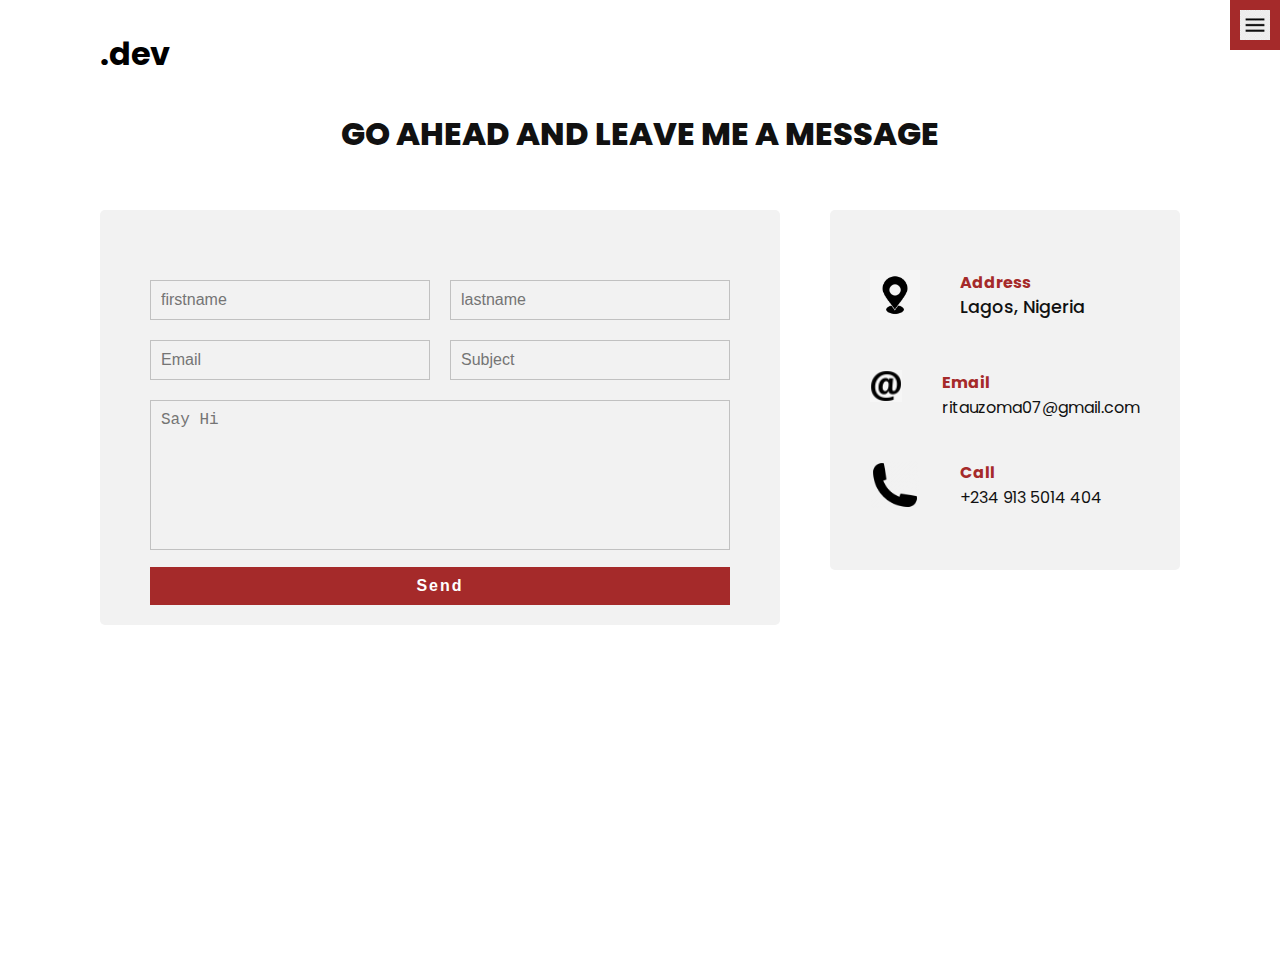
==== contact.html @ 3f6f0c77 "first commit" ====
<!DOCTYPE html>
<html lang="en">
  <head>
    <meta charset="UTF-8" />
    <meta http-equiv="X-UA-Compatible" content="IE=edge" />
    <meta name="viewport" content="width=device-width, initial-scale=1.0" />
    <link rel="stylesheet" href="style.css" />
    <title>rita.dev</title>
  </head>
  <body>
    <header>
      <div class="logo"><a href="index.html">.dev</a></div>
      <div class="toggle"></div>
      <div class="navigation">
        <ul>
          <li><a href="index.html">Home</a></li>
          <li><a href="services.html">What I do</a></li>
          <li><a href="work.html">My Projects</a></li>
          <li><a href="contact.html">Contact Page</a></li>
        </ul>
        <div class="social-bar">
          <ul>
            <li>
              <a href="https://facebook.com">
                <img
                  src="images/faceebook.png"
                  target="_blank"
                  alt="facebookicon"
                />
              </a>
            </li>
            <li>
              <a href="https://twitter.com">
                <img
                  src="images/twitterr.png"
                  target="_blank"
                  alt="facebookicon"
                />
              </a>
            </li>
            <li>
              <a href="https://instagram.com">
                <img
                  src="images/instagram.png"
                  target="_blank"
                  alt="facebookicon"
                />
              </a>
            </li>
          </ul>
        </div>
      </div>
    </header>

    <section>
      <div class="title">
        <h1>Go ahead and leave me a message<br /></h1>
      </div>

      <div class="contact">
        <div class="contact-form">
          <form action="POST" data-netlify="true">
            <div class="row">
              <div class="input50">
                <input type="text" placeholder="firstname" />
              </div>
              <div class="input50">
                <input type="text" placeholder="lastname" />
              </div>
            </div>

            <div class="row">
              <div class="input50">
                <input type="text" placeholder="Email" />
              </div>
              <div class="input50">
                <input type="text" placeholder="Subject" />
              </div>
            </div>

            <div class="row">
              <div class="input100">
                <textarea placeholder="Say Hi"></textarea>
              </div>
            </div>
            <div class="row">
              <div class="input100">
                <input type="submit" value="Send" />
              </div>
            </div>
          </form>
        </div>

        <div class="contact-info">
          <div class="info-box">
            <img src="images/location.jpg" class="contact-icon" alt="" />
            <div class="details">
              <h4>Address</h4>
              <p>Lagos, Nigeria</p>
            </div>
          </div>
          <div class="info-box">
            <img src="images/emailicon.png" class="contact-icon" alt="" />
            <div class="details">
              <h4>Email</h4>
              <a href="mailto:ritauzoma07@gmail.com">ritauzoma07@gmail.com</a>
            </div>
          </div>
          <div class="info-box">
            <img src="images/phone.png" class="contact-icon" alt="" />
            <div class="details">
              <h4>Call</h4>
              <a href="tel:+2349135014404">+234 913 5014 404</a>
            </div>
          </div>
        </div>
      </div>
    </section>
    <script src="script.js"></script>
  </body>
</html>
---- style.css ----
@import url('https://fonts.googleapis.com/css?family=Poppins:200,300,400,500,600,700,800,900&display=swap');

/* Base Styles */
* {
  margin: 0;
  padding: 0;
  box-sizing: border-box;
}

html,
body {
  font-family: 'Poppins', sans-serif;
  color: #111;
}

h2 {
  font-size: 30px;
  font-weight: 700;
  color: #b3b3b3;
}

h1 {
  font-size: 20px;
  font-weight: 800;
}

p {
  margin: 20px 0 10px;
  font-size: 1.1rem;
  font-weight: 500;
}
section {
  display: flex;
  flex-direction: column;
  height: 100vh;
  align-items: center;
  padding: 100px;
  margin-top: 60px;
}

section.home {
  flex-direction: row;
  margin-top: 0;
}

/* Button */
.btn {
  cursor: pointer;
  display: inline-block;
  background: brown;
  color: #fff;
  text-decoration: none;
  padding: 10px 30px;
  margin: 20px 0;
  border-radius: 3px;
}

.btn:hover {
  transform: scale(0.98);
}

.logo {
  position: absolute;
  top: 30px;
  left: 100px;
  font-size: 2rem;
  font-weight: 700;
  z-index: 20;
}

.logo a {
  color: black;
  text-decoration: none;
}

/* Toggle */
.toggle {
  position: fixed;
  top: 0;
  right: 0;
  width: 50px;
  height: 50px;
  background: brown url(../images/menu.png);
  background-size: 30px;
  background-position: center;
  background-repeat: no-repeat;
  z-index: 20;
  cursor: pointer;
}

.toggle.active {
  background: brown url(../images/Xicon.png);
  background-size: 30px;
  background-position: center;
  background-repeat: no-repeat;
}

/*Navigation to social links */
.navigation {
  position: fixed;
  top: 0;
  left: 100%;
  width: 100%;
  height: 100%;
  background-color: #f2f2f2;
  z-index: 15;
  display: flex;
  justify-content: center;
  align-items: center;
}

.navigation.active {
  left: 0;
}

.navigation ul {
  position: relative;
}

.navigation ul li {
  position: relative;
  list-style: none;
  text-align: center;
}
.navigation ul li a {
  font-size: 2.2rem;
  color: #111111;
  text-decoration: none;
  font-weight: 300;
}

.navigation ul li a:hover {
  color: brown;
}

.navigation .social-bar {
  position: absolute;
  top: 0;
  left: 0;
  width: 60px;
  height: 100%;
  display: flex;
  justify-content: center;
  align-items: center;
}

.navigation .social-bar a {
  display: inline-block;
  transform: scale(0.8);
}
.navigation .email-icon {
  position: absolute;
  bottom: 20px;
  transform: scale(0.8);
}
/* Homepage */
.home-content {
  position: relative;
  z-index: 10;
  max-width: 600px;
  /* background-image: brown; */
}
.home-img {
  position: absolute;
  bottom: 0;
  right: 0;
  height: 110%;
}

/* Services page */
.services {
  margin-top: 20px;
  display: grid;
  grid-template-columns: repeat(3, 1fr);
  gap: 40px;
  text-align: center;
  bottom: 100px;
  background-color: rgb(194, 161, 118);
}

.services:hover {
  background: rgb(238, 209, 171);
  border-radius: 5px;
}

.services .service {
  padding: 50px;
  border-radius: 5px;
}

.services .service:hover {
  box-shadow: 0 10px 30px rgba(0, 0, 0, 0.4);
}
.services .service .icon img {
  max-width: 300px;
  max-height: 200px;
  margin-top: 30px;
}

.services .service h2 {
  font-size: 24px;
  font-weight: 500;
  margin-top: 20px;
  color: brown;
}

/* Work Page */
.title h1 {
  margin-top: -50px;
  font-size: 2rem;
  text-transform: uppercase;
}
.portfolio {
  display: flex;
  flex-wrap: wrap;
  justify-content: center;
  margin-top: 30px;
}

.portfolio .item {
  position: relative;
  width: 300px;
  height: 300px;
  margin: 5px;
}

.portfolio .item img {
  width: 100%;
  height: 100%;
}

.portfolio .item .action {
  position: absolute;
  top: 0;
  left: 0;
  width: 100%;
  height: 100%;
  background: rgba(0, 0, 0, 0.8);
  display: flex;
  justify-content: center;
  align-items: center;
  opacity: 0;
  transition: 0.3s;
}

.portfolio .item:hover .action {
  opacity: 1;
}
.portfolio .item .action a {
  display: inline-block;
  color: #fff;
  text-decoration: none;
  border: 2px solid #fff;
  padding: 5px 15px;
}

.portfolio .item .action p {
  display: flex;
  position: absolute;
  top: 90px;
  left: 0;
  right: 0;
  bottom: 0;
  justify-content: center;
  align-items: center;
  font-size: 1rem;
  /* background-color: rgba(0, 0, 0, 0.7); */
  color: #ffffff;
}

/* Contact */
.contact {
  position: relative;
  width: 100%;
  margin-top: 50px;
  display: flex;
  justify-content: space-between;
  align-items: flex-start;
}

.contact p {
  font-size: 500;
}
.contact-form {
  position: relative;
  background: #f2f2f2;
  width: calc(100% - 400px);
  padding: 60px 40px 20px;
  border-radius: 5px;
}

.contact-form form {
  width: 100%;
}

.contact-form .row {
  width: 100%;
  display: flex;
}

.contact-form .input50 {
  width: 50%;
  margin: 0 10px;
}

.contact-form .input100 {
  width: 100%;
  margin: 0 10px;
}

.contact-form .row input,
.contact-form .row textarea {
  position: relative;
  border: 1px solid rgba(0, 0, 0, 0.2);
  color: #111111;
  background: transparent;
  width: 100%;
  padding: 10px;
  outline: none;
  font-size: 16px;
  font-weight: 300;
  margin: 10px 0;
  resize: none;
}

.contact-form .row textarea {
  height: 150px;
}

.contact-form .row input[type='submit'] {
  background-color: brown;
  color: #ffffff;
  margin: 0;
  letter-spacing: 2px;
  font-weight: 600;
  border: 3px;
  cursor: pointer;
}

.contact-info {
  width: 350px;
  background: #f2f2f2;
  padding: 60px 40px 20px;
  border-radius: 5px;
}

.contact-info .info-box {
  display: flex;
  align-items: flex-start;
  margin-bottom: 40px;
}

.contact-info .info-box .contact-icon {
  width: 50px;
  margin-right: 40px;
}

.contact-info .info-box .details h4 {
  color: brown;
}

.contact-info .info-box .details p,
.contact-info .info-box .details a {
  color: #111111;
  text-decoration: none;
  margin-top: -1px;
}

/* Media Query */
@media (max-width: 1068px) {
  .home-img {
    display: none;
  }

  .logo {
    top: 10px;
    left: 40px;
    font-size: 1.5rem;
  }

  section {
    padding: 100px 40px;
  }

  .navigation ul li a {
    font-size: 1.8rem;
  }

  .services {
    grid-template-columns: repeat(2, 1fr);
  }

  .contact {
    flex-direction: column;
  }

  .contact-form {
    width: 100%;
    padding: 30px 30px 20px;
  }

  .contact-form .row {
    flex-direction: column;
  }

  .contact-form .input50,
  .contact-form .input100 {
    width: 100%;
    margin: 0;
  }

  .contact-info {
    width: 100%;
    margin-top: 20px;
    padding: 30px 30px 20px;
  }
}

@media (max-width: 768px) {
  .services {
    grid-template-columns: 1fr;
  }

  .services .service {
    box-shadow: 0 10px 30px rgba(0, 0, 0, 0.4);
  }
}
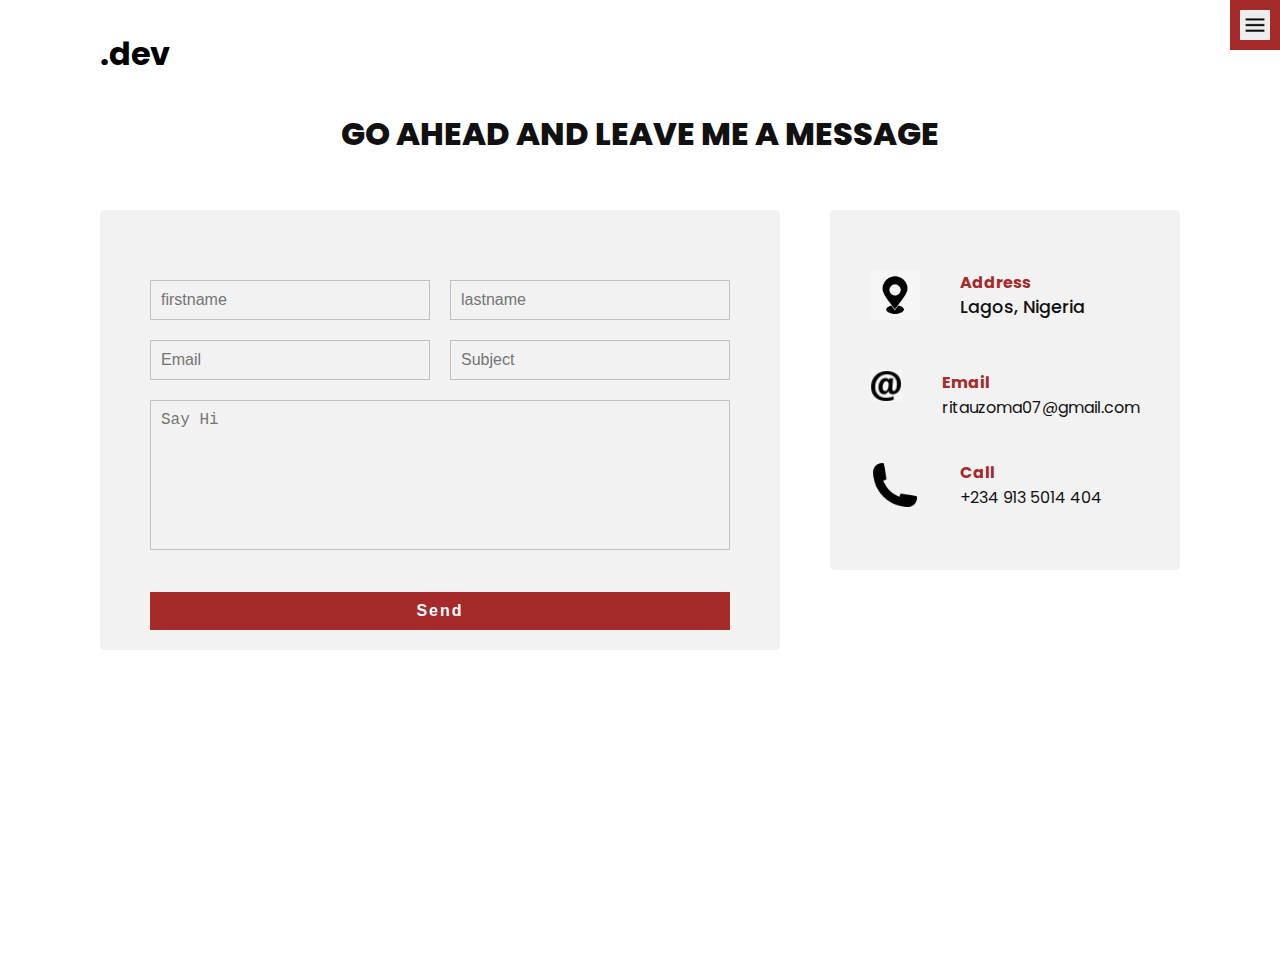
==== commit 5521179e: "captcha" ====
--- a/contact.html
+++ b/contact.html
@@ -83,6 +83,10 @@
                 <textarea placeholder="Say Hi"></textarea>
               </div>
             </div>
+            <br />
+            <div class="field">
+              <div data-netlify-recaptcha="true"></div>
+            </div>
             <div class="row">
               <div class="input100">
                 <input type="submit" value="Send" />
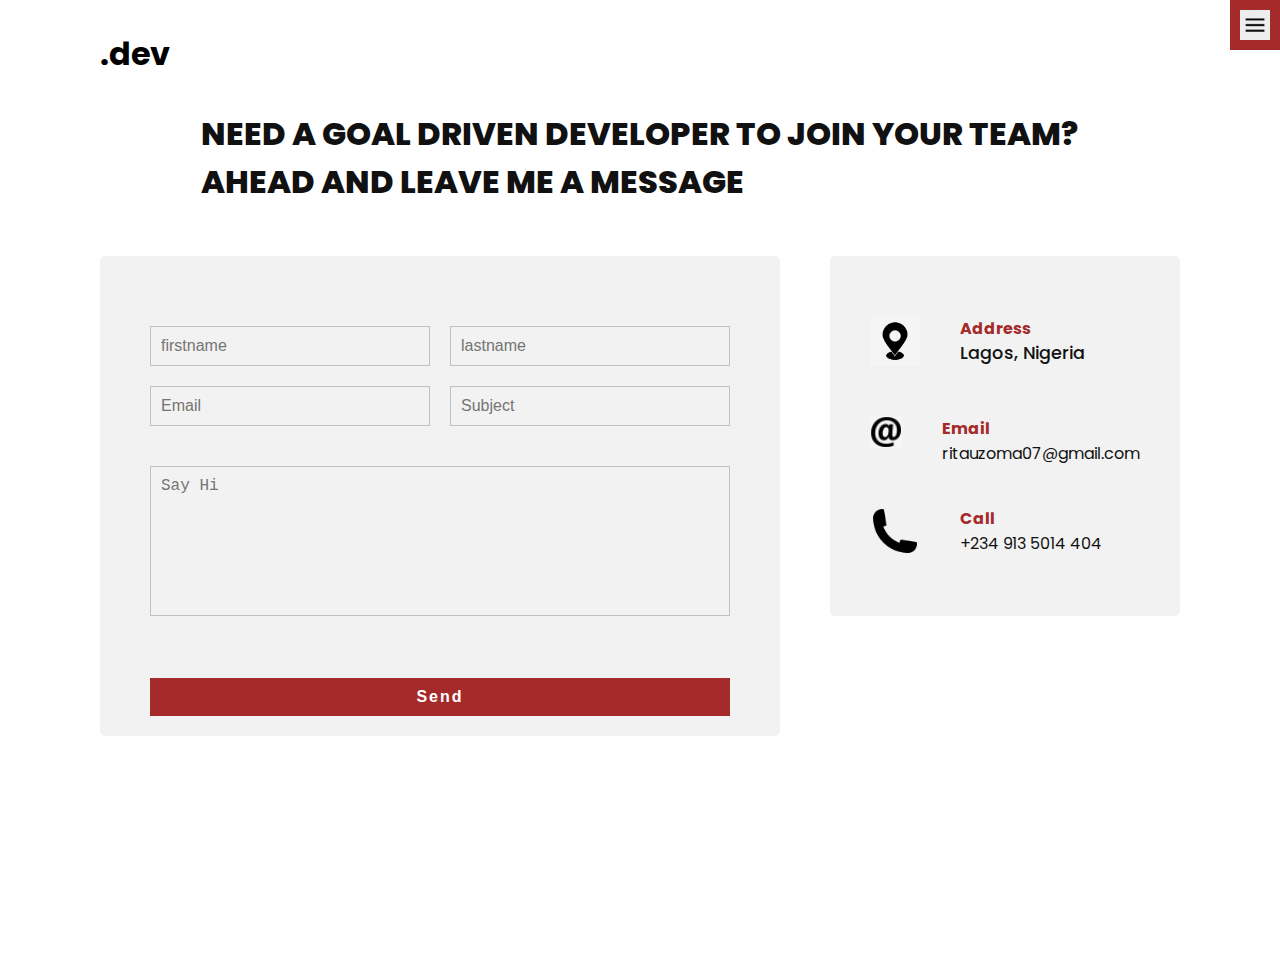
==== commit 9c3ca5bf: "added about" ====
--- a/contact.html
+++ b/contact.html
@@ -54,7 +54,10 @@
 
     <section>
       <div class="title">
-        <h1>Go ahead and leave me a message<br /></h1>
+        <h1>
+          Need a Goal driven developer to join your team? <br />
+          ahead and leave me a message<br />
+        </h1>
       </div>
 
       <div class="contact">
--- a/style.css
+++ b/style.css
@@ -306,6 +306,7 @@
 .contact-form .input100 {
   width: 100%;
   margin: 0 10px;
+  margin-top: 20px;
 }
 
 .contact-form .row input,
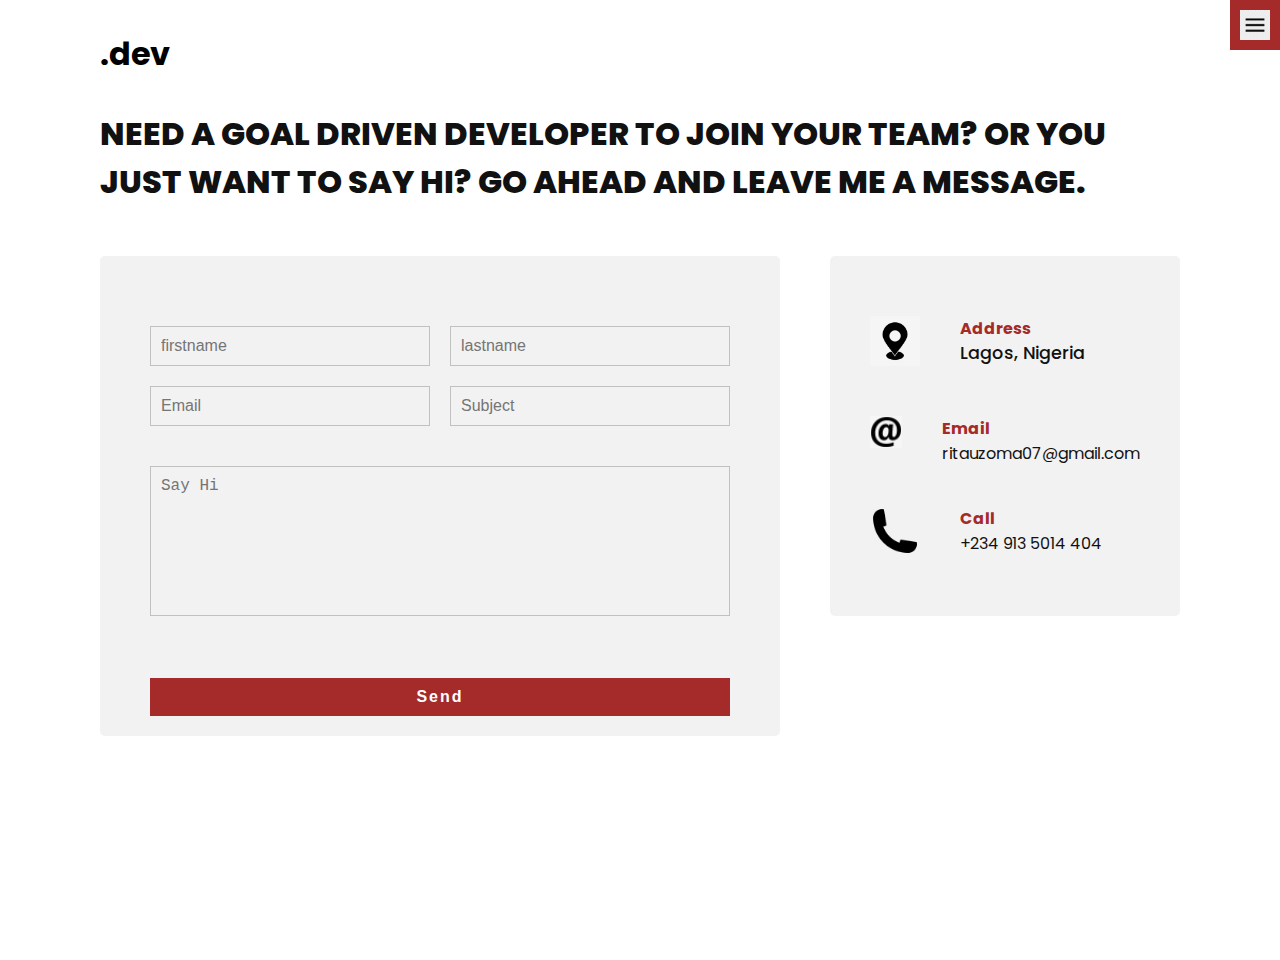
==== commit 65167b2c: "made changes" ====
--- a/contact.html
+++ b/contact.html
@@ -55,8 +55,8 @@
     <section>
       <div class="title">
         <h1>
-          Need a Goal driven developer to join your team? <br />
-          ahead and leave me a message<br />
+          Need a Goal driven developer to join your team? Or you just want to
+          say Hi? Go ahead and leave me a message.
         </h1>
       </div>
 
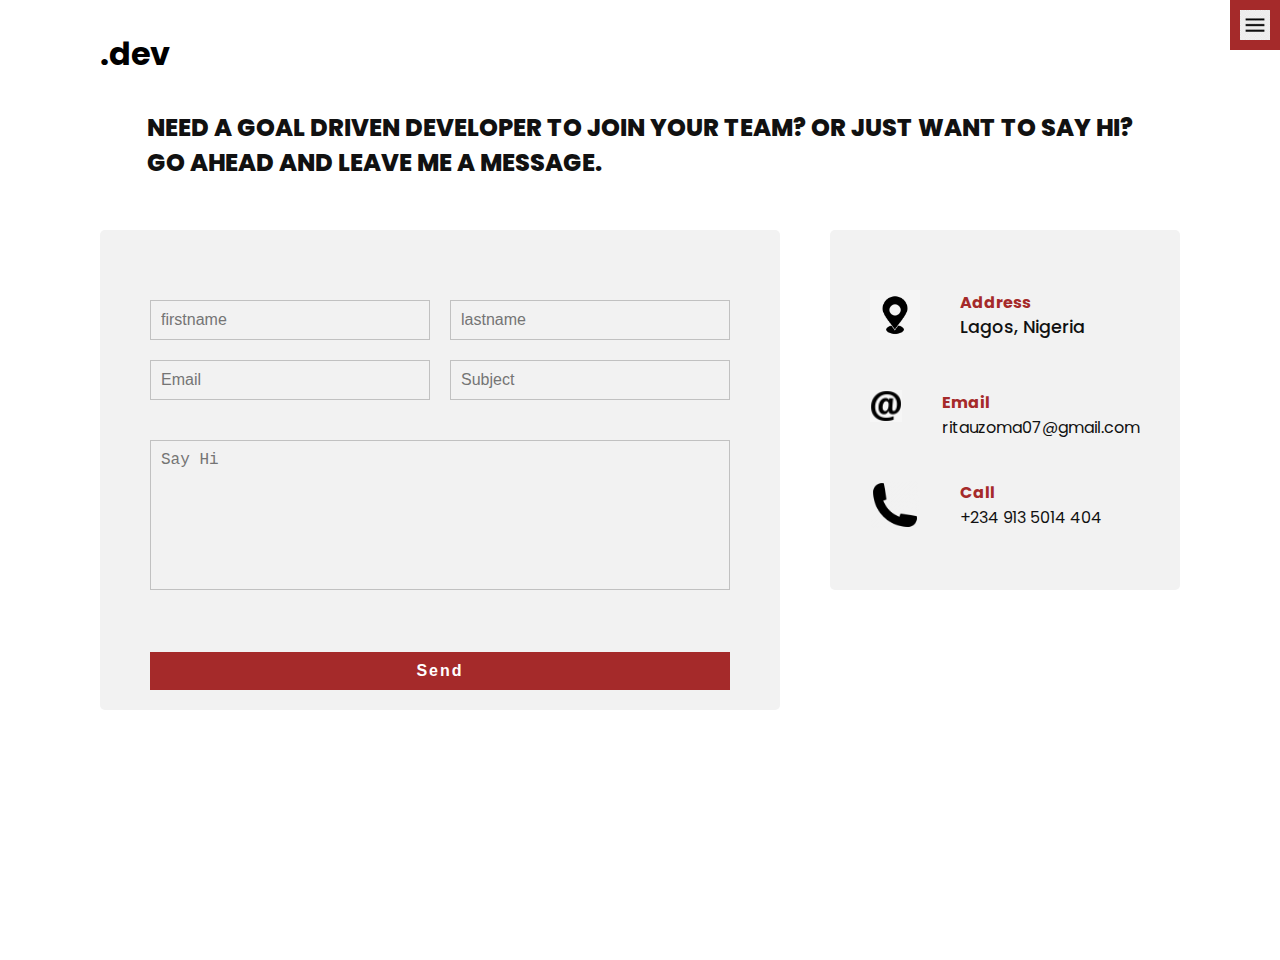
==== commit feadffee: "made changes" ====
--- a/contact.html
+++ b/contact.html
@@ -21,30 +21,21 @@
         <div class="social-bar">
           <ul>
             <li>
-              <a href="https://facebook.com">
-                <img
-                  src="images/faceebook.png"
-                  target="_blank"
-                  alt="facebookicon"
-                />
+              <a
+                href="https://www.linkedin.com/in/rita-uzoma-4ab5501ba/"
+                target="_blank"
+              >
+                <img src="images/linkedinicon.png" alt="facebookicon" />
               </a>
             </li>
             <li>
-              <a href="https://twitter.com">
-                <img
-                  src="images/twitterr.png"
-                  target="_blank"
-                  alt="facebookicon"
-                />
+              <a href="https://twitter.com" target="_blank">
+                <img src="images/twitterr.png" alt="twittericon" />
               </a>
             </li>
             <li>
-              <a href="https://instagram.com">
-                <img
-                  src="images/instagram.png"
-                  target="_blank"
-                  alt="facebookicon"
-                />
+              <a href="https://github.com/i-am-rita" target="_blank">
+                <img src="images/gitubicon.jpg" alt="githubicon" />
               </a>
             </li>
           </ul>
@@ -55,8 +46,8 @@
     <section>
       <div class="title">
         <h1>
-          Need a Goal driven developer to join your team? Or you just want to
-          say Hi? Go ahead and leave me a message.
+          Need a Goal driven developer to join your team? Or just want to say
+          Hi? <br />Go ahead and leave me a message.
         </h1>
       </div>
 
--- a/style.css
+++ b/style.css
@@ -148,11 +148,11 @@
   display: inline-block;
   transform: scale(0.8);
 }
-.navigation .email-icon {
+/* .navigation .email-icon {
   position: absolute;
   bottom: 20px;
   transform: scale(0.8);
-}
+} */
 /* Homepage */
 .home-content {
   position: relative;
@@ -207,7 +207,7 @@
 /* Work Page */
 .title h1 {
   margin-top: -50px;
-  font-size: 2rem;
+  font-size: 1.5rem;
   text-transform: uppercase;
 }
 .portfolio {
